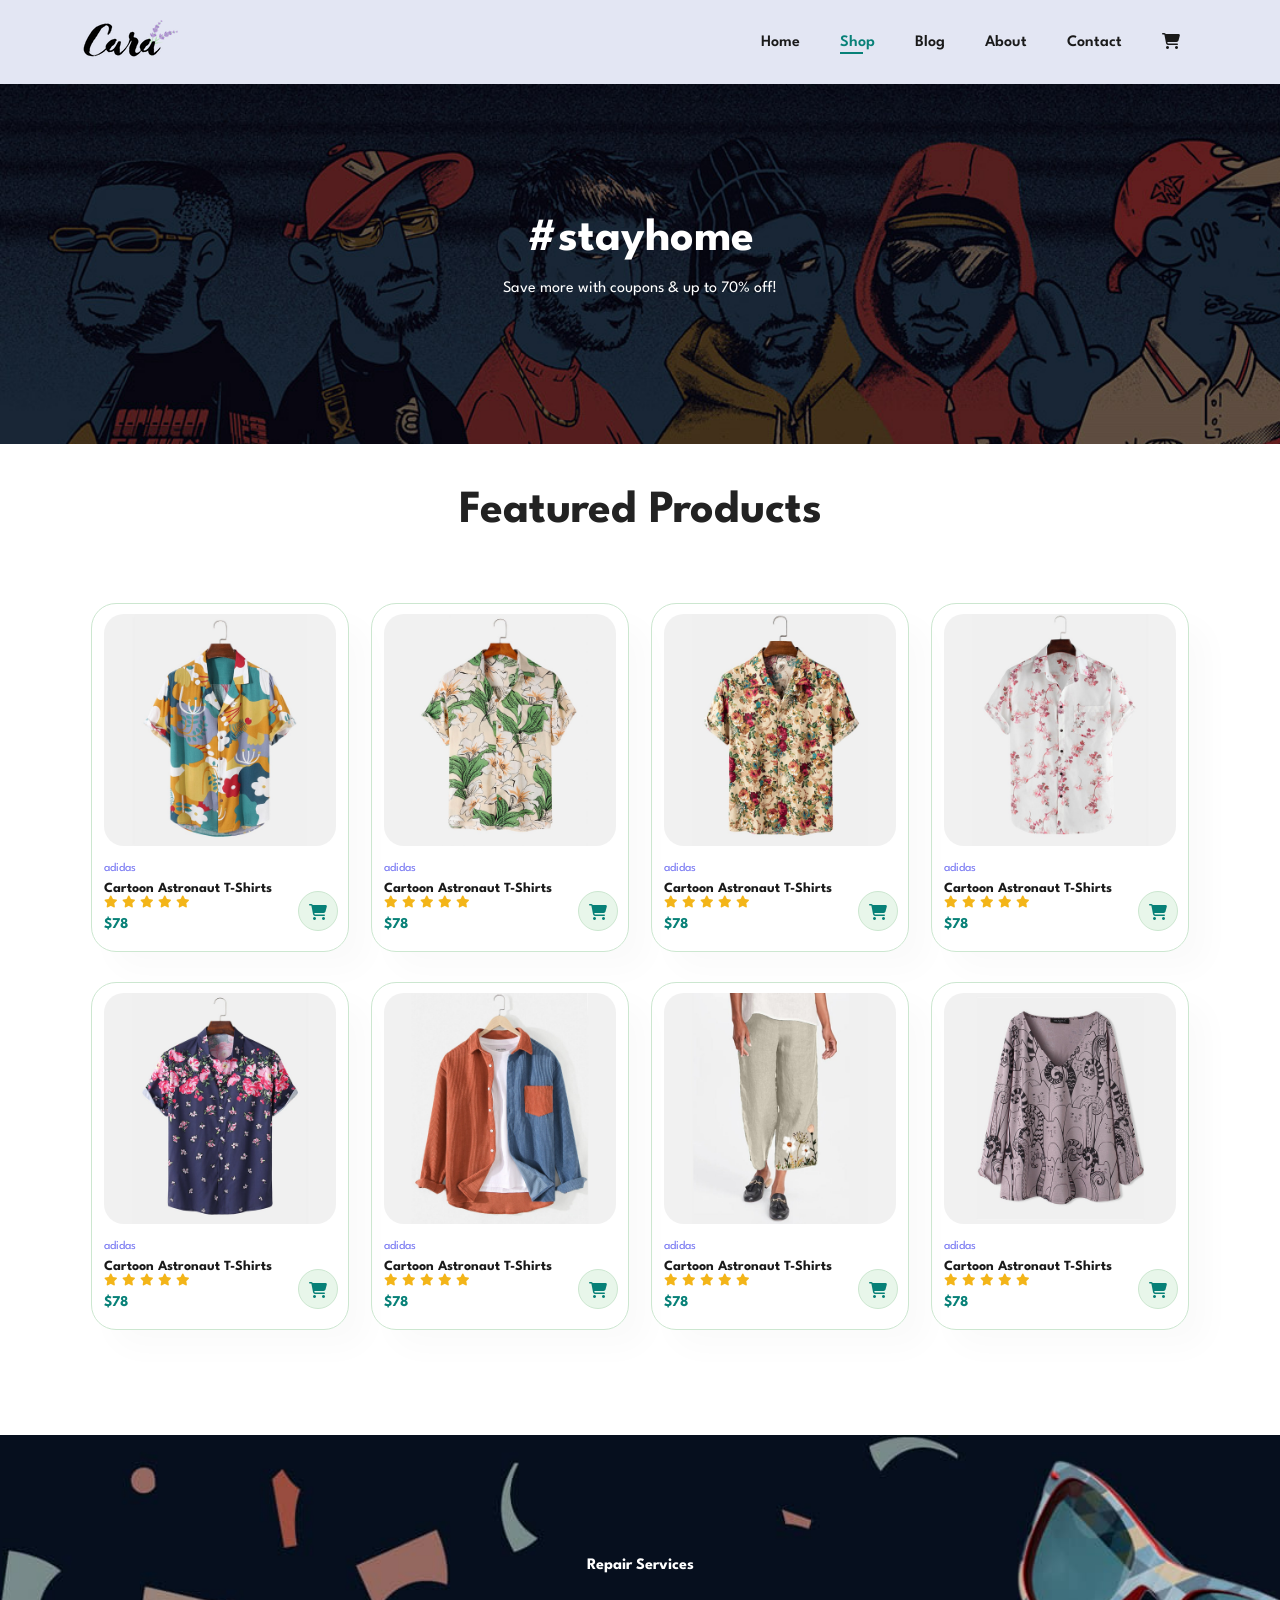
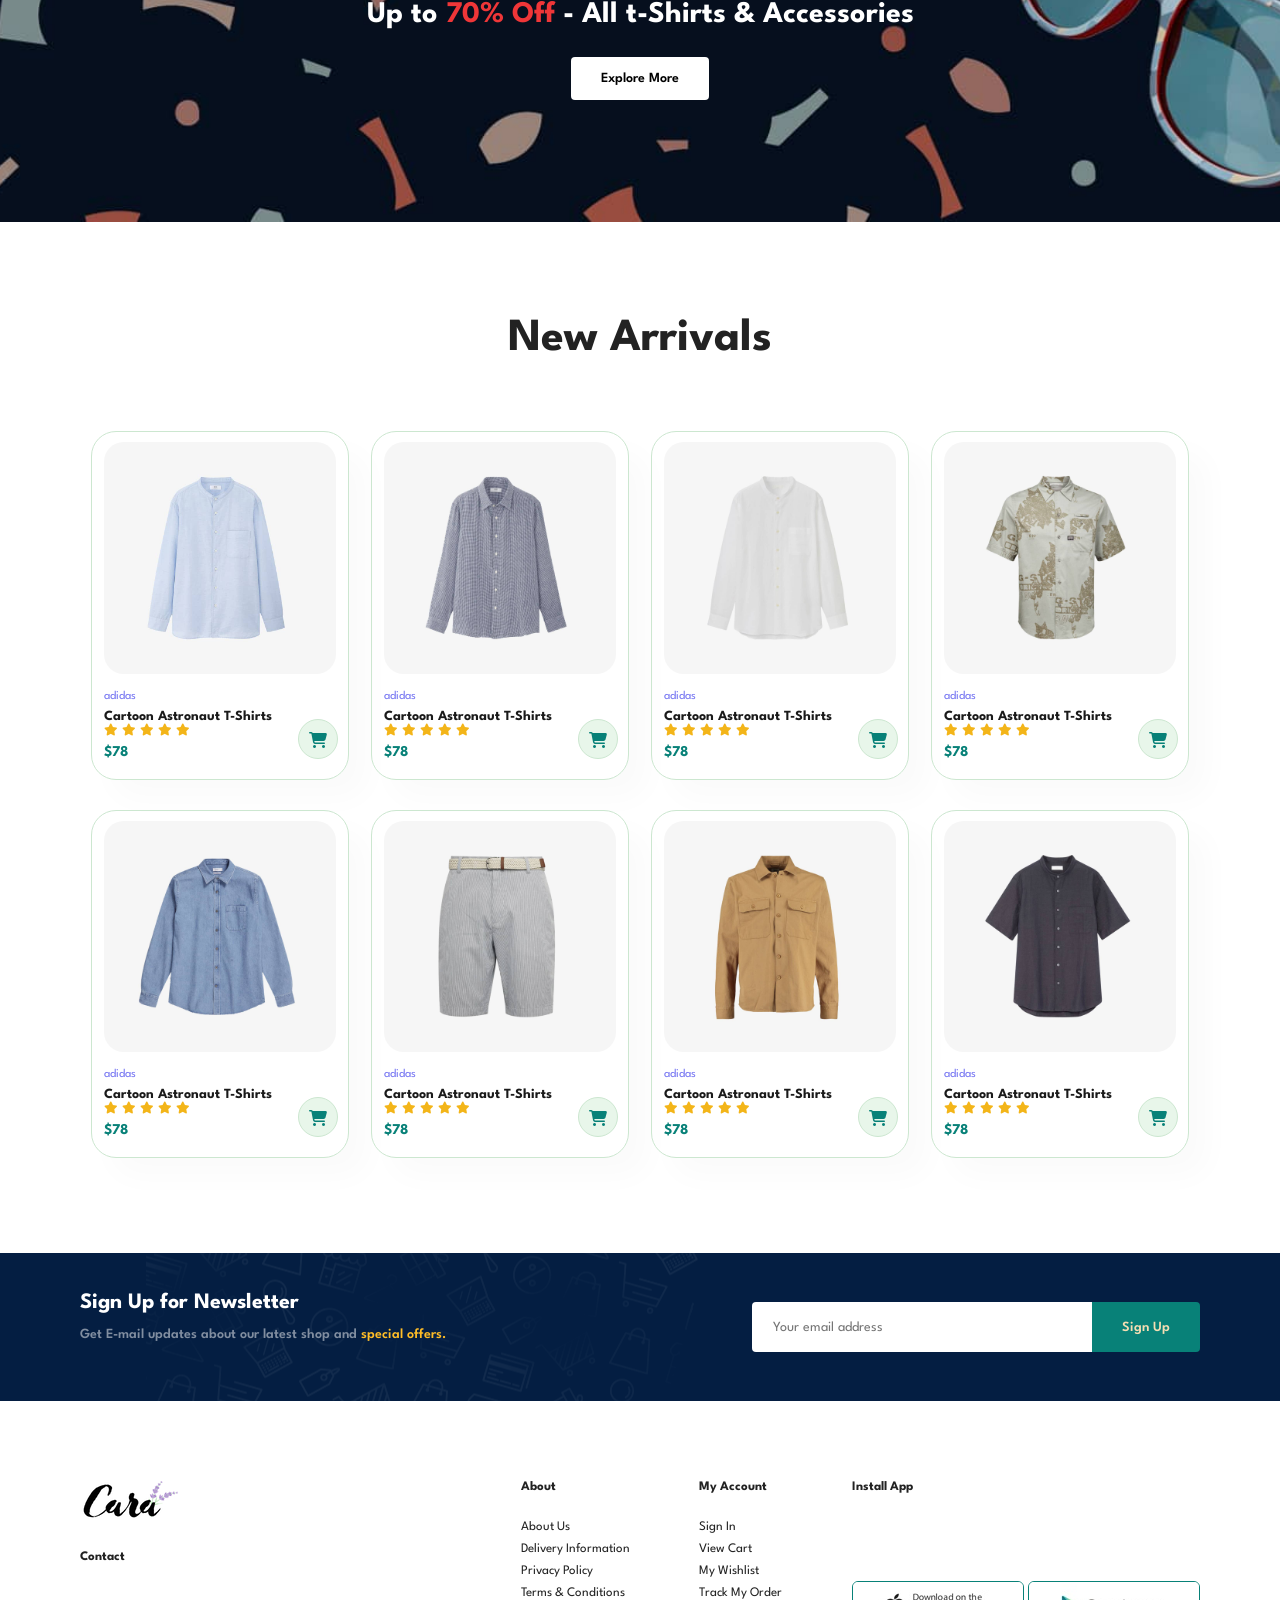
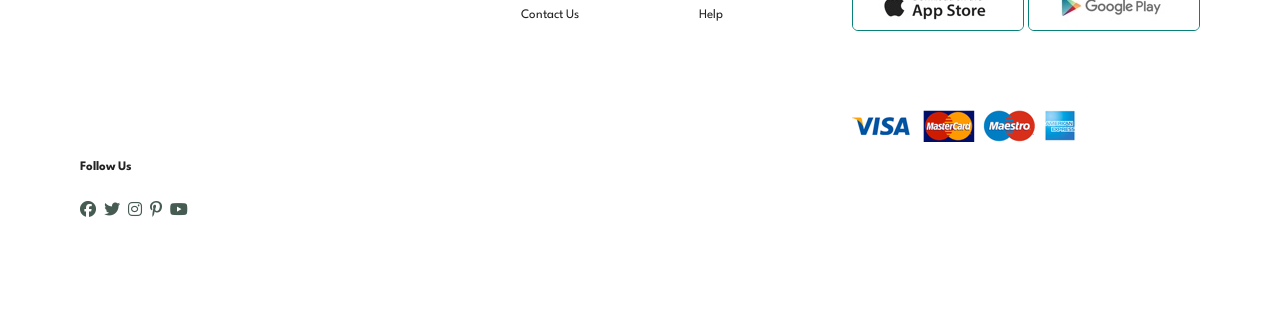
==== shop.html @ 8ce2b9da "Shop pAge hero done" ====
<!DOCTYPE html>
<html lang="en">

<head>
    <meta charset="UTF-8">
    <meta name="viewport" content="width=device-width, initial-scale=1.0">
    <title>Document</title>
    <link rel="stylesheet" href="style.css">
    <link rel="stylesheet" href="https://cdnjs.cloudflare.com/ajax/libs/font-awesome/6.7.2/css/all.min.css">
</head>

<body>
    <section id="header">
        <a href="#"><img src="images/logo.png" class="logo" alt=""></a>

        <div>
            <ul id="navbar">
                <li><a href="index.html">Home</a></li>
                <li><a class="active"  href="Shop.html">Shop</a></li>
                <li><a href="Blog.html">Blog</a></li>
                <li><a href="About.html">About</a></li>
                <li><a href="Contact.html">Contact</a></li>

                <li><a href="cart.html"><i class="fa-solid fa-cart-shopping"></i></a></li>
                <a href="#" id="close"><i class="fa-solid fa-xmark"></i></a>
            </ul>
        </div>
<div id="hamburger">
    <i id="bar" class="fas fa-outdent"></i>
</div>

    </section>

    <section id="page-header">
      
        <h2>#stayhome</h2>
       
        <p>Save more with coupons & up to 70% off!</p>
       

    </section>

   

    <section id="product1" class="section-p1">
        <h2>Featured Products </h2>
        <p>Summer Collection New Modern Design</p>
        <div class="pro-container">
            <div class="pro">
                <img src="images/Product/f1.jpg" alt="">
                <div class="des">
                    <span>adidas</span>
                    <h5>Cartoon Astronaut T-Shirts</h5>
                    <div class="star">
                        <i class="fas fa-star"></i>
                        <i class="fas fa-star"></i>
                        <i class="fas fa-star"></i>
                        <i class="fas fa-star"></i>
                        <i class="fas fa-star"></i>


                    </div>
                    <h4>$78</h4>

                </div>


                <a href=""><i class="fa-solid fa-cart-shopping cart"></i></a>

            </div>
            <div class="pro">
                <img src="images/Product/f2.jpg" alt="">
                <div class="des">
                    <span>adidas</span>
                    <h5>Cartoon Astronaut T-Shirts</h5>
                    <div class="star">
                        <i class="fas fa-star"></i>
                        <i class="fas fa-star"></i>
                        <i class="fas fa-star"></i>
                        <i class="fas fa-star"></i>
                        <i class="fas fa-star"></i>


                    </div>
                    <h4>$78</h4>

                </div>


                <a href=""><i class="fa-solid fa-cart-shopping cart"></i></a>

            </div>
            <div class="pro">
                <img src="images/Product/f3.jpg" alt="">
                <div class="des">
                    <span>adidas</span>
                    <h5>Cartoon Astronaut T-Shirts</h5>
                    <div class="star">
                        <i class="fas fa-star"></i>
                        <i class="fas fa-star"></i>
                        <i class="fas fa-star"></i>
                        <i class="fas fa-star"></i>
                        <i class="fas fa-star"></i>


                    </div>
                    <h4>$78</h4>

                </div>


                <a href=""><i class="fa-solid fa-cart-shopping cart"></i></a>

            </div>
            <div class="pro">
                <img src="images/Product/f4.jpg" alt="">
                <div class="des">
                    <span>adidas</span>
                    <h5>Cartoon Astronaut T-Shirts</h5>
                    <div class="star">
                        <i class="fas fa-star"></i>
                        <i class="fas fa-star"></i>
                        <i class="fas fa-star"></i>
                        <i class="fas fa-star"></i>
                        <i class="fas fa-star"></i>


                    </div>
                    <h4>$78</h4>

                </div>


                <a href=""><i class="fa-solid fa-cart-shopping cart"></i></a>

            </div>
            <div class="pro">
                <img src="images/Product/f5.jpg" alt="">
                <div class="des">
                    <span>adidas</span>
                    <h5>Cartoon Astronaut T-Shirts</h5>
                    <div class="star">
                        <i class="fas fa-star"></i>
                        <i class="fas fa-star"></i>
                        <i class="fas fa-star"></i>
                        <i class="fas fa-star"></i>
                        <i class="fas fa-star"></i>


                    </div>
                    <h4>$78</h4>

                </div>


                <a href=""><i class="fa-solid fa-cart-shopping cart"></i></a>

            </div>
            <div class="pro">
                <img src="images/Product/f6.jpg" alt="">
                <div class="des">
                    <span>adidas</span>
                    <h5>Cartoon Astronaut T-Shirts</h5>
                    <div class="star">
                        <i class="fas fa-star"></i>
                        <i class="fas fa-star"></i>
                        <i class="fas fa-star"></i>
                        <i class="fas fa-star"></i>
                        <i class="fas fa-star"></i>


                    </div>
                    <h4>$78</h4>

                </div>


                <a href=""><i class="fa-solid fa-cart-shopping cart"></i></a>

            </div>
            <div class="pro">
                <img src="images/Product/f7.jpg" alt="">
                <div class="des">
                    <span>adidas</span>
                    <h5>Cartoon Astronaut T-Shirts</h5>
                    <div class="star">
                        <i class="fas fa-star"></i>
                        <i class="fas fa-star"></i>
                        <i class="fas fa-star"></i>
                        <i class="fas fa-star"></i>
                        <i class="fas fa-star"></i>


                    </div>
                    <h4>$78</h4>

                </div>


                <a href=""><i class="fa-solid fa-cart-shopping cart"></i></a>

            </div>
            <div class="pro">
                <img src="images/Product/f8.jpg" alt="">
                <div class="des">
                    <span>adidas</span>
                    <h5>Cartoon Astronaut T-Shirts</h5>
                    <div class="star">
                        <i class="fas fa-star"></i>
                        <i class="fas fa-star"></i>
                        <i class="fas fa-star"></i>
                        <i class="fas fa-star"></i>
                        <i class="fas fa-star"></i>


                    </div>
                    <h4>$78</h4>

                </div>


                <a href=""><i class="fa-solid fa-cart-shopping cart"></i></a>

            </div>


        </div>

    </section>


    <section id="services">
        <h4>Repair Services</h4>
        <h1>Up to <span>70% Off</span> - All t-Shirts & Accessories</h1>
        <button class="normal">Explore More</button>
    </section>

    <section id="product1" class="section-p1">
        <h2>New Arrivals</h2>
        <p>Summer Collection New Modern Design</p>
        <div class="pro-container">
            <div class="pro">
                <img src="images/Product/n1.jpg" alt="">
                <div class="des">
                    <span>adidas</span>
                    <h5>Cartoon Astronaut T-Shirts</h5>
                    <div class="star">
                        <i class="fas fa-star"></i>
                        <i class="fas fa-star"></i>
                        <i class="fas fa-star"></i>
                        <i class="fas fa-star"></i>
                        <i class="fas fa-star"></i>


                    </div>
                    <h4>$78</h4>

                </div>


                <a href=""><i class="fa-solid fa-cart-shopping cart"></i></a>

            </div>
            <div class="pro">
                <img src="images/Product/n2.jpg" alt="">
                <div class="des">
                    <span>adidas</span>
                    <h5>Cartoon Astronaut T-Shirts</h5>
                    <div class="star">
                        <i class="fas fa-star"></i>
                        <i class="fas fa-star"></i>
                        <i class="fas fa-star"></i>
                        <i class="fas fa-star"></i>
                        <i class="fas fa-star"></i>


                    </div>
                    <h4>$78</h4>

                </div>


                <a href=""><i class="fa-solid fa-cart-shopping cart"></i></a>

            </div>
            <div class="pro">
                <img src="images/Product/n3.jpg" alt="">
                <div class="des">
                    <span>adidas</span>
                    <h5>Cartoon Astronaut T-Shirts</h5>
                    <div class="star">
                        <i class="fas fa-star"></i>
                        <i class="fas fa-star"></i>
                        <i class="fas fa-star"></i>
                        <i class="fas fa-star"></i>
                        <i class="fas fa-star"></i>


                    </div>
                    <h4>$78</h4>

                </div>


                <a href=""><i class="fa-solid fa-cart-shopping cart"></i></a>

            </div>
            <div class="pro">
                <img src="images/Product/n4.jpg" alt="">
                <div class="des">
                    <span>adidas</span>
                    <h5>Cartoon Astronaut T-Shirts</h5>
                    <div class="star">
                        <i class="fas fa-star"></i>
                        <i class="fas fa-star"></i>
                        <i class="fas fa-star"></i>
                        <i class="fas fa-star"></i>
                        <i class="fas fa-star"></i>


                    </div>
                    <h4>$78</h4>

                </div>


                <a href=""><i class="fa-solid fa-cart-shopping cart"></i></a>

            </div>
            <div class="pro">
                <img src="images/Product/n5.jpg" alt="">
                <div class="des">
                    <span>adidas</span>
                    <h5>Cartoon Astronaut T-Shirts</h5>
                    <div class="star">
                        <i class="fas fa-star"></i>
                        <i class="fas fa-star"></i>
                        <i class="fas fa-star"></i>
                        <i class="fas fa-star"></i>
                        <i class="fas fa-star"></i>


                    </div>
                    <h4>$78</h4>

                </div>


                <a href=""><i class="fa-solid fa-cart-shopping cart"></i></a>

            </div>
            <div class="pro">
                <img src="images/Product/n6.jpg" alt="">
                <div class="des">
                    <span>adidas</span>
                    <h5>Cartoon Astronaut T-Shirts</h5>
                    <div class="star">
                        <i class="fas fa-star"></i>
                        <i class="fas fa-star"></i>
                        <i class="fas fa-star"></i>
                        <i class="fas fa-star"></i>
                        <i class="fas fa-star"></i>


                    </div>
                    <h4>$78</h4>

                </div>


                <a href=""><i class="fa-solid fa-cart-shopping cart"></i></a>

            </div>
            <div class="pro">
                <img src="images/Product/n7.jpg" alt="">
                <div class="des">
                    <span>adidas</span>
                    <h5>Cartoon Astronaut T-Shirts</h5>
                    <div class="star">
                        <i class="fas fa-star"></i>
                        <i class="fas fa-star"></i>
                        <i class="fas fa-star"></i>
                        <i class="fas fa-star"></i>
                        <i class="fas fa-star"></i>


                    </div>
                    <h4>$78</h4>

                </div>


                <a href=""><i class="fa-solid fa-cart-shopping cart"></i></a>

            </div>
            <div class="pro">
                <img src="images/Product/n8.jpg" alt="">
                <div class="des">
                    <span>adidas</span>
                    <h5>Cartoon Astronaut T-Shirts</h5>
                    <div class="star">
                        <i class="fas fa-star"></i>
                        <i class="fas fa-star"></i>
                        <i class="fas fa-star"></i>
                        <i class="fas fa-star"></i>
                        <i class="fas fa-star"></i>


                    </div>
                    <h4>$78</h4>

                </div>


                <a href=""><i class="fa-solid fa-cart-shopping cart"></i></a>

            </div>


        </div>

    </section>

   



    <section id="newsletter" class="section-p1 section-m1">
        <div class="newstext">
            <h4>Sign Up for Newsletter</h4>
            <p>Get E-mail updates about our latest shop and <span>special offers.</span> </p>
        </div>
        <div class="newsform">
            <input type="text" placeholder="Your email address">
            <button class="normal">Sign Up</button>
        </div>
    </section>


    <footer class="section-p1">
        <div class="col">
            <img class="logo" src="images/logo.png" alt="">
            <h4>Contact</h4>
            <p><strong>Address:</strong> 562 Wellington Road, Street 32. San Francisco</p>
            <p><strong>Phone:</strong> +01-222-365 /(+91) 01-2345-6789</p>
            <p><strong>Hours:</strong> 10:00 - 18:00, Mon - Sat</p>
            <div class="follow">
                <h4>Follow Us

                </h4>
                <div class="icon">
                    <i class="fa-brands fa-facebook"></i>
                    <i class="fa-brands fa-twitter"></i>
                    <i class="fa-brands fa-instagram"></i>
                    <i class="fa-brands fa-pinterest-p"></i>
                    <i class="fa-brands fa-youtube"></i>
                </div>
            </div>


        </div>

        <div class="col">
            <h4>About</h4>
            <a href="#">About Us</a>
            <a href="#">Delivery Information</a>
            <a href="#">Privacy Policy</a>
            <a href="#">Terms & Conditions</a>
            <a href="#">Contact Us </a>

        </div>
        <div class="col">
            <h4>My Account </h4>
            <a href="#">Sign In</a>
            <a href="#">View Cart</a>
            <a href="#">My Wishlist</a>
            <a href="#">Track My Order</a>
            <a href="#">Help</a>

        </div>
        <div class="col install" >
            <h4>Install App</h4>
            <p>From App Store or Google Play</p>
            <div class="row">
                <img src="images/Pay/app.jpg" alt="">
                <img src="images/Pay/play.jpg" alt="">
            </div>
            <p>Secured Payment Gateway</p>
            <img src="images/Pay/pay.png" alt="">

        </div>

        <div class="copywright">
            <p>2021, Tech etc - HTML CSS Ecommerce Template</p>
        </div>

    </footer>





    <script src="script.js"></script>

</body>

</html>
---- style.css ----
@import url("https://fonts.googleapis.com/css2?family=Spartan:wght@100;200;300;400;500;600;700;800;900&display=swap");
* {
  margin: 0;
  padding: 0;
  box-sizing: border-box;
  font-family: "Spartan", sans-serif;
}

html {
  scroll-behavior: smooth;
}

/* Global Styles */

h1 {
  font-size: 50px;
  line-height: 64px;
  color: #222;
}

h2 {
  font-size: 46px;
  line-height: 54px;
  color: #222;
}

h4 {
  font-size: 20px;
  color: #222;
}

h6 {
  font-weight: 700;
  font-size: 12px;
}

p {
  font-size: 16px;
  color: #465b52;
  margin: 15px 0 20px 0;
}

button.normal{
  font-size: 14px;
  font-weight: 600;
  padding: 15px   30px;
  color: #000;
  background-color: #fff;
  border-radius: 4px;
  cursor: pointer;
  border: none;
  outline: none;
  transition: 0.2s;

}
button.white{
  font-size: 13px;
  font-weight: 600;
  padding: 15px   30px;
  color: #fff;
  background-color: transparent;
  
  cursor: pointer;
  border: 1px solid white;
  outline: none;
  transition: 0.2s;

}

.section-p1 {
  padding: 40px 80px;
}

.section-m1 {
  margin: 40px 0;
}

body {
  width: 100%;
}

#header{
  display: flex;
  align-items: center;
  justify-content: space-between;
  padding: 20px 80px;
  background: #e3e6f3;
  box-shadow: 0 5px 15px rgba(0,0,0,0.06);
  z-index: 999;
  position: sticky;
  top: 0;
  left: 0;
}

#navbar{
  display: flex;
  align-items: center;
  justify-content: center;
}

#navbar li{
  list-style: none;
  padding: 0px 20px;
  position: relative;
  
}

#navbar li a {
  text-decoration: none;
  font-size: 16px;
  font-weight: 600;
  color: #1a1a1a;
  transition: 0.3s ease;

}

#navbar li a:hover, #navbar li a.active{
  color: #088178;
}

#navbar li a.active::after,#navbar li a:hover::after
{
  content: "";
  width: 30%;
  height: 2px;
  background-color: #088178;
  position: absolute;
  bottom: -4px;
  left: 20px;

  
}

#hero{
  background-image: url("images/hero4.png");
  height: 90vh;
  background-size: cover;
  background-repeat: no-repeat;
  background-position: top 25% right 0;
  width: 100%;
    /* height: 100vh;
  background-size: cover;
  background-repeat: no-repeat;
  background-position: center; */

  padding: 0 80px;
  display: flex;
  flex-direction: column;
  align-items: flex-start;
  justify-content: center;
  
  

}

#hero h4{
  padding-bottom: 15px;
}
#hero h1{
  color: #088178;
}

#hero button{
  background-image: url("images/button.png");
  background-color: transparent;
  color: #088178;
  border: 0;
  padding: 14px 80px 14px 80px ;
  background-repeat: no-repeat;
  cursor: pointer;
  font-size: 15px;
  font-weight: 700;
}

#feature .fe-box{
  width: 180px;
  text-align: center;
  padding: 25px 15px;
  box-shadow: 20px 20px 34px rgba(0,0,0,0.03);
  border: 1px solid #cce7d0;
  border-radius: 4px;
  margin: 15px 0px;
 

}

#feature .fe-box:hover{
  box-shadow: 10px 10px 54px rgba(70,62,221,0.1);
}

#feature .fe-box h6{
  padding: 12px 8px 10px 8px;
  line-height: 1px;
  border-radius: 4px;
  color: #088178;

  background-color:#fddde4;
  display: inline-block;
}
#feature .fe-box img{
  margin-bottom:10px ;
  width: 100%;
}
#feature{
   display: flex;
   justify-content: space-between;
   align-items: center;
   flex-wrap: wrap;
}

#feature .fe-box:nth-child(2) h6{
background-color: #cdebbc;
}
#feature .fe-box:nth-child(3) h6{
background-color: #d1e8f2;
}
#feature .fe-box:nth-child(4) h6{
background-color: #cdd4f8;
}
#feature .fe-box:nth-child(5) h6{
background-color: #f6dbf6;
}
#feature .fe-box:nth-child(6) h6{
background-color: #fff2e5;
}

#product1{
  text-align: center;
}

#product1 .pro{
  
  
width: 23%;
min-width: 250px;
padding: 10px 12px;
border: 1px solid #cce7d0;
border-radius: 25px;
cursor: pointer;
box-shadow: 20px 20px 30px rgba(0,0,0,0.02);
margin: 15px 0px;
transition: 0.2s ease;
 position: relative;
}
#product1 .pro:hover{
  box-shadow: 20px 20px 30px rgba(0,0,0,0.06);
}

#product1 .pro img{
  width: 100%;
  border-radius: 20px;
}

#product1 .pro .des{
  text-align:start;
  padding: 10px 0px;
  


}
#product1 .pro .des span{
  color: #7575f2;
  font-size: 12px;


}
#product1 .pro .des h5{
  padding-top: 7px;
  color: #1a1a1a;
  font-size: 14px;
}
#product1 .pro .des i{
  font-size: 12px;
  color: rgb(243,181,25);

}
#product1 .pro .des h4{
  padding-top: 7px;
  font-size: 15px;
  font-weight: 700;
  color: #088178;
}

#product1 .pro .cart{
  width: 40px;
  height: 40px;
  line-height: 40px;
  font-weight: 800;
  color: #088178;
  border-radius: 50px;
  background-color: #e8f6ea;
  border:1px solid #cce7d0;
  position: absolute;
  bottom: 20px;
right: 10px;

}
.pro-container{
  display: flex;
  flex-wrap: wrap;
  align-items: center;
  justify-content: space-around;
}

#services{
  text-align: center;
  margin: 50px 0px;
  padding: 20px;
  background-image: url(images/Services.jpg);
  height: 43vh;
  width: 100%;
  background-size: cover;
  background-repeat: no-repeat;
  background-position: center;
  display: flex;
  align-items: center;
  flex-direction: column;
  justify-content: center;
 
}

#services h4{
  font-size: 16px;
  color: #fff;
}
#services h1{
  color: #fff;
  font-size: 30px;
  padding: 10px 0px;
}
#services h1 span{
  color: #ef3638;
}

#services button:hover{
  background-color: #088178;
  color: #fff;
}

#sm-banner .banner-box{
  
  
  
  background-image: url(images/banner/banner1.jpg);
  height: 50vh;
  min-width: 660px;
  background-size: cover;
padding: 30px;
  background-position: center;
  display: flex;
  align-items: flex-start;
  flex-direction: column;
  justify-content: center;
  

}

#sm-banner {
  display: flex;
  justify-content: space-between;
  flex-wrap: wrap;
}
#sm-banner .banner-box h4{
  color: #fff;
  font-size: 20px;
  font-weight: 300;
}

#sm-banner .banner-box h2{
  color: #fff;
  font-size: 28px;
  font-weight: 800;
}
#sm-banner .banner-box span{
  color: #fff;
  font-size: 14px;
  font-weight: 500;
  padding-bottom: 15px;
}

#sm-banner .banner-box:hover button{
   background-color: #088178;
  color: white;
  border: 1px solid #088178;
}

#sm-banner .banner-box2{
  background-image: url(images/banner/banner2.jpg);
}

#banner3 .banner-box{
  background-image: url(images/banner/banner3.jpg);
  height: 30vh;
  min-width: 30%;
  background-size: cover;
padding: 20px;
  background-position: center;
  display: flex;
  align-items: flex-start;
  flex-direction: column;
  justify-content: center;
  margin-bottom: 20px;

}

#banner3 h2{
  color: #fff;
  font-size: 22px;
  font-weight: 900;
}
#banner3 h3{
  font-weight: 800;
  font-size: 15px;
  color:#ec544e ;
}

#banner3{
  display: flex;
  justify-content: space-between;
  flex-wrap: wrap;
  padding: 0 80px;
}

#banner3 .banner-box2{
  background-image: url(images/banner/banner4.jpg);
}

#banner3 .banner-box3{
  background-image: url(images/banner/banner5.jpg);
}

#newsletter{
  display: flex;
  justify-content: space-between;
  align-items: center;
  flex-wrap: wrap;
  background-image: url(images/banner/banner6.png);
  background-repeat: no-repeat;
  background-position: 20% 30%;
  background-color: #041e42;


}

#newsletter h4{
  font-weight: 700;
  font-size: 22px;
  color: white;
}

#newsletter p{
  font-size: 14px;
  font-weight: 600;
  color: #818ea0;
}
#newsletter p span{
color:#ffbd27 ;
}

#newsletter input{
  height: 3.125rem;
  padding: 0 1.25rem;
  width: 100%;
  border:1px solid transparent;
  font-size: 14px;
  outline: none;
  border-radius: 4px;
  border-top-right-radius: 0%;
  border-bottom-right-radius: 0;

}
#newsletter button{
  background-color: #088178;
  color: wheat;
  white-space: nowrap;
   border-top-left-radius: 0%;
  border-bottom-left-radius: 0;
}
#newsletter .newsform{
display: flex;
width: 40%;
}

footer{
  display: flex;
  flex-wrap: wrap;
  justify-content: space-between;
}
footer .col{
  display: flex;
  flex-direction: column;
  align-items: flex-start;
  margin-bottom: 20px;

}
footer .logo{
  margin-bottom: 30px;
}

footer h4{
  font-size: 14px;
  padding-bottom: 20px;
  
}
footer h4{
  font-size: 13px;
  margin: 0 0 8px 0;
  

}
footer a{
  font-size: 13px;
  text-decoration: none;
  color: #222;
  margin-bottom: 10px;
}
footer .follow{
  margin-top: 20px;
  
}
footer .follow i{
  color: #465b52;
  padding-right: 4px;
  cursor: pointer;

}
footer .install .row img{
  border: 1px solid #088178;
  border-radius: 6px;

}
footer .install img{
  margin: 10px 0 15px 0 ;
}
footer .follow i:hover,
footer a:hover{
  color: #088178;
}

footer .copywright{
  width: 100%;
  text-align: center;
}


#hamburger{
  display: none;
  align-items: center;
}
#close{
  display: none;
}

@media (max-width:799px) {
  .section-p1{
    padding: 40px;
  }
  #navbar{
    display: flex;
    flex-direction: column;
    align-items: flex-start;
    justify-content: flex-start;
    position: fixed;
    top: 0;
    right: -300px;
    height: 100vh;
    width: 300px;
    background-color:#e3e6f3;
    box-shadow: 0 40px 60px rgba(0,0,0,0.1);
    padding: 80px 0 0 10px;
    transition: 0.3s;
  }
  #navbar.active{
    right: 0px;
  }
  #navbar li{
    margin-bottom: 25px;
  }
  #hamburger{
    display: flex;
    align-items:center ;
  }
  #hamburger i{
    columns: #1a1a1a;
    font-size: 20px;
  }
  #close{
    display: flex;
    text-decoration: none;
    position: absolute;
    top: 30px;
    left: 30px;
    font-size: 22px;
    color: #222;
  }

  #hero{
    height: 70vh;
    padding: 0 80px;
    background-position:top 30% right 30%;
  }
  #feature{
    justify-content: center;
  }

  #feature .fe-box{
    margin: 15px;
  }

  #product1 .pro-container{
    justify-content: center;
  }
  #product1 .pro-container .pro{
    margin: 15px;
  }
  #sm-banner .banner-box{
    min-width: 100%;
    height: 30vh;
  }

  #banner3{
    padding: 0 40px;
  }
  #banner3 .banner-box{
    width: 28%;
  }

#newsletter .newsform{
  width: 70%;
}


}

@media (max-width:477px) {
  .section-p1{
    padding: 20px;
  }
  #header{
    padding: 10px 30px;

  }
  #hero {
    padding: 0 20px;
    background-position:55%;}
    h2{
      font-size: 32px;
    }
    h1{
      font-size: 38px;
    }
    #feature{
      justify-content: space-between;
    }
    #feature .fe-box{
      width: 155px;
      margin: 0 0 15px 0;

    }
    #product1 .pro{
      width: 100%;
    }
    
    #banner{
      height: 40vh;
    }
     #sm-banner .banner-box{
height: 40vh;
    }
     #sm-banner .banner-box2{
      margin-top: 20px;
     }

     #banner3{
      padding: 0 20px;
     }
     #banner3 .banner-box{
      width: 100%;
     }
     #newsletter .newsform{
      width: 100%;
     }
     #newsletter{
      padding: 40px 20px;
     }
     




  
}



/*  **************Shop************** */


#page-header{
  background-image: url(images/banner/b1.jpg);
  height: 40vh;
  width: 100%;
  background-size: cover;
  display: flex;
  justify-content: center;
  text-align: center;
  flex-direction: column;
  padding: 14px;

}
#page-header h2,p{
  color: #fff;
}
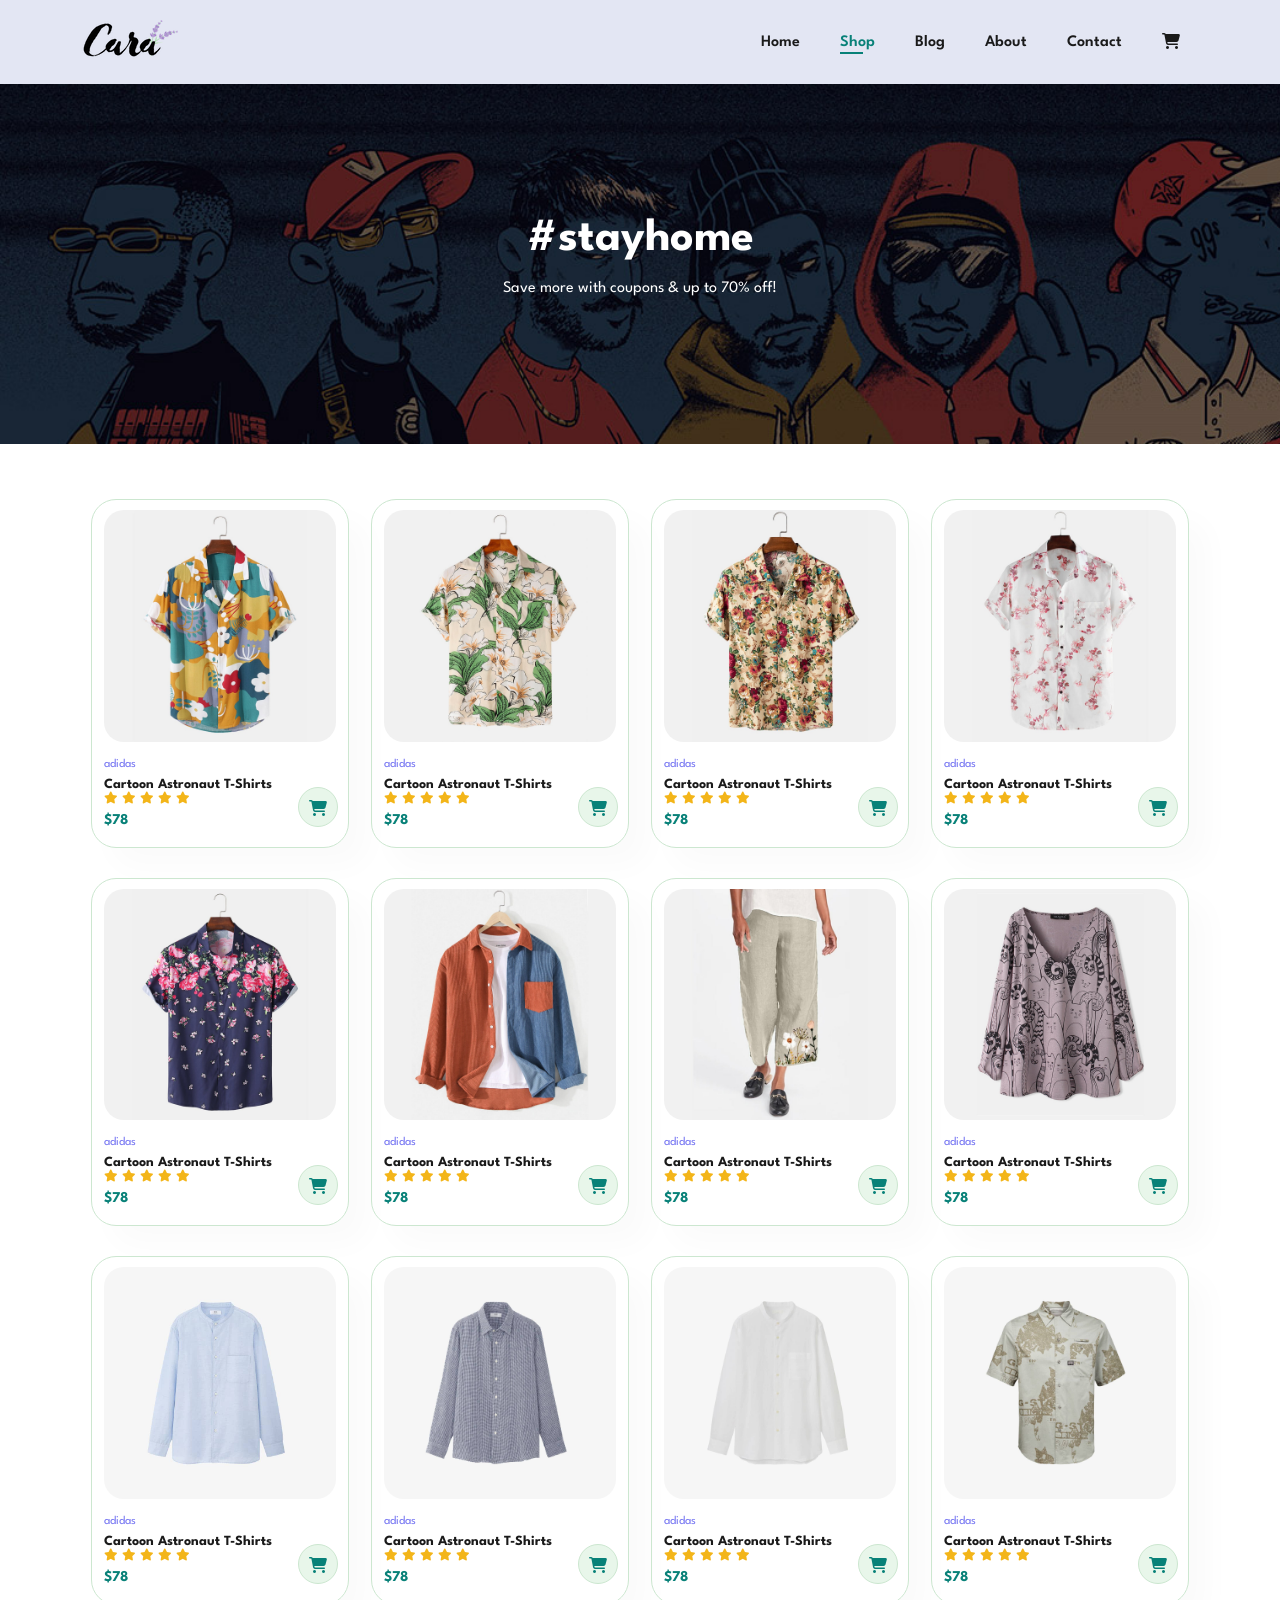
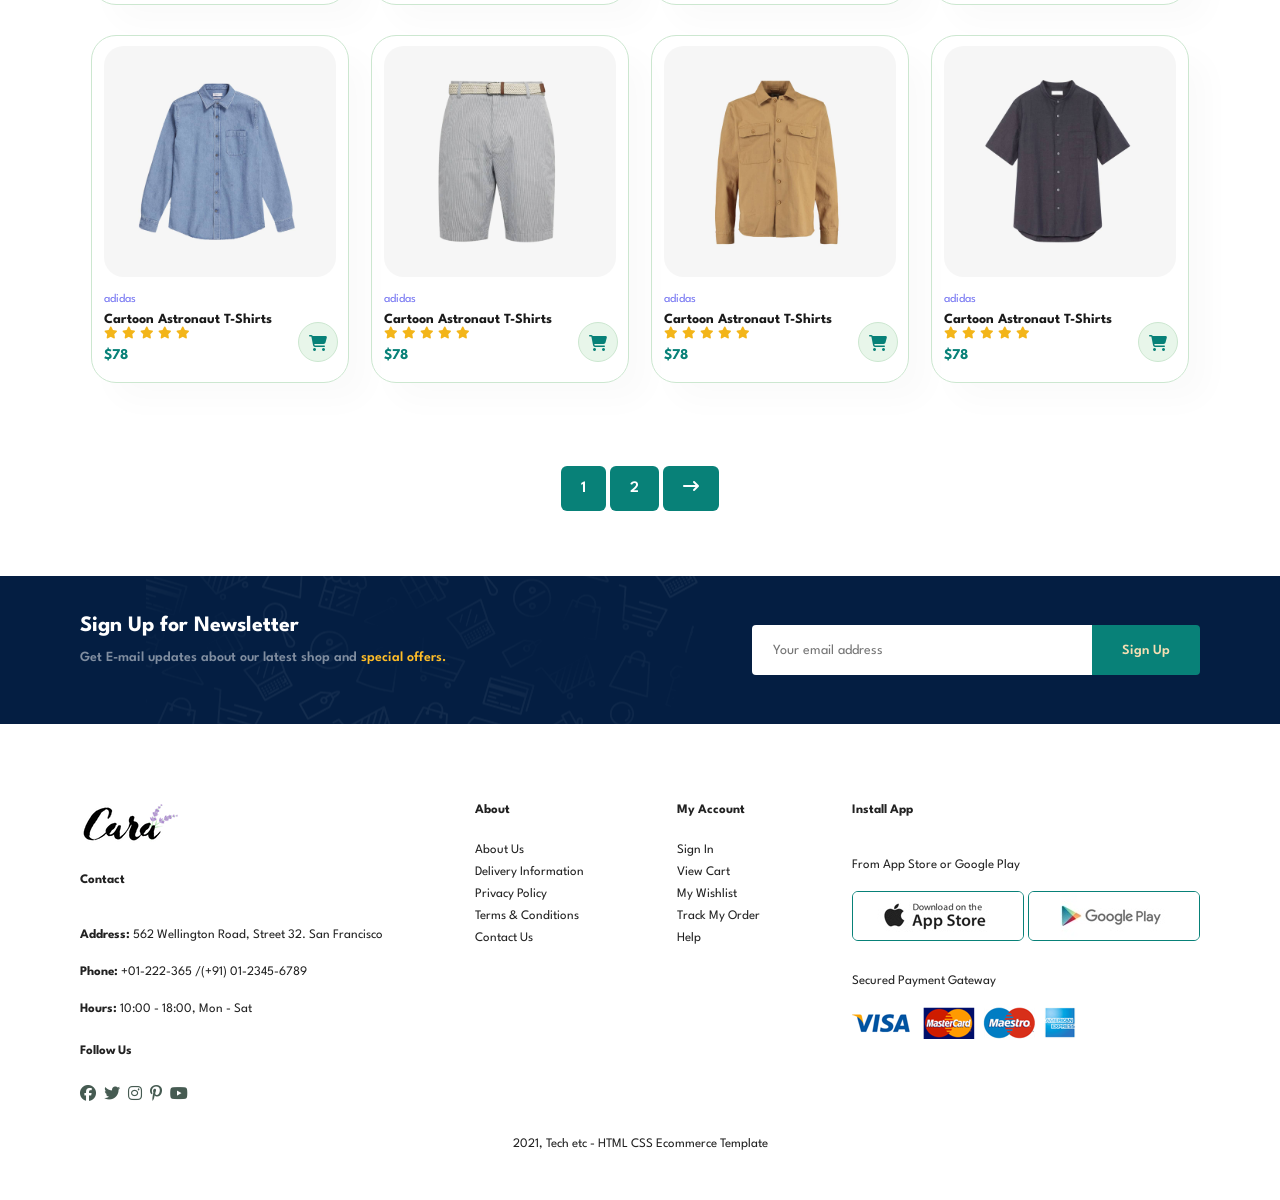
==== commit 2fe79c57: "Shop Page Done" ====
--- a/shop.html
+++ b/shop.html
@@ -43,8 +43,7 @@
    
 
     <section id="product1" class="section-p1">
-        <h2>Featured Products </h2>
-        <p>Summer Collection New Modern Design</p>
+        
         <div class="pro-container">
             <div class="pro">
                 <img src="images/Product/f1.jpg" alt="">
@@ -224,204 +223,195 @@
             </div>
 
 
+        
+            <div class="pro">
+                <img src="images/Product/n1.jpg" alt="">
+                <div class="des">
+                    <span>adidas</span>
+                    <h5>Cartoon Astronaut T-Shirts</h5>
+                    <div class="star">
+                        <i class="fas fa-star"></i>
+                        <i class="fas fa-star"></i>
+                        <i class="fas fa-star"></i>
+                        <i class="fas fa-star"></i>
+                        <i class="fas fa-star"></i>
+
+
+                    </div>
+                    <h4>$78</h4>
+
+                </div>
+
+
+                <a href=""><i class="fa-solid fa-cart-shopping cart"></i></a>
+
+            </div>
+            <div class="pro">
+                <img src="images/Product/n2.jpg" alt="">
+                <div class="des">
+                    <span>adidas</span>
+                    <h5>Cartoon Astronaut T-Shirts</h5>
+                    <div class="star">
+                        <i class="fas fa-star"></i>
+                        <i class="fas fa-star"></i>
+                        <i class="fas fa-star"></i>
+                        <i class="fas fa-star"></i>
+                        <i class="fas fa-star"></i>
+
+
+                    </div>
+                    <h4>$78</h4>
+
+                </div>
+
+
+                <a href=""><i class="fa-solid fa-cart-shopping cart"></i></a>
+
+            </div>
+            <div class="pro">
+                <img src="images/Product/n3.jpg" alt="">
+                <div class="des">
+                    <span>adidas</span>
+                    <h5>Cartoon Astronaut T-Shirts</h5>
+                    <div class="star">
+                        <i class="fas fa-star"></i>
+                        <i class="fas fa-star"></i>
+                        <i class="fas fa-star"></i>
+                        <i class="fas fa-star"></i>
+                        <i class="fas fa-star"></i>
+
+
+                    </div>
+                    <h4>$78</h4>
+
+                </div>
+
+
+                <a href=""><i class="fa-solid fa-cart-shopping cart"></i></a>
+
+            </div>
+            <div class="pro">
+                <img src="images/Product/n4.jpg" alt="">
+                <div class="des">
+                    <span>adidas</span>
+                    <h5>Cartoon Astronaut T-Shirts</h5>
+                    <div class="star">
+                        <i class="fas fa-star"></i>
+                        <i class="fas fa-star"></i>
+                        <i class="fas fa-star"></i>
+                        <i class="fas fa-star"></i>
+                        <i class="fas fa-star"></i>
+
+
+                    </div>
+                    <h4>$78</h4>
+
+                </div>
+
+
+                <a href=""><i class="fa-solid fa-cart-shopping cart"></i></a>
+
+            </div>
+            <div class="pro">
+                <img src="images/Product/n5.jpg" alt="">
+                <div class="des">
+                    <span>adidas</span>
+                    <h5>Cartoon Astronaut T-Shirts</h5>
+                    <div class="star">
+                        <i class="fas fa-star"></i>
+                        <i class="fas fa-star"></i>
+                        <i class="fas fa-star"></i>
+                        <i class="fas fa-star"></i>
+                        <i class="fas fa-star"></i>
+
+
+                    </div>
+                    <h4>$78</h4>
+
+                </div>
+
+
+                <a href=""><i class="fa-solid fa-cart-shopping cart"></i></a>
+
+            </div>
+            <div class="pro">
+                <img src="images/Product/n6.jpg" alt="">
+                <div class="des">
+                    <span>adidas</span>
+                    <h5>Cartoon Astronaut T-Shirts</h5>
+                    <div class="star">
+                        <i class="fas fa-star"></i>
+                        <i class="fas fa-star"></i>
+                        <i class="fas fa-star"></i>
+                        <i class="fas fa-star"></i>
+                        <i class="fas fa-star"></i>
+
+
+                    </div>
+                    <h4>$78</h4>
+
+                </div>
+
+
+                <a href=""><i class="fa-solid fa-cart-shopping cart"></i></a>
+
+            </div>
+            <div class="pro">
+                <img src="images/Product/n7.jpg" alt="">
+                <div class="des">
+                    <span>adidas</span>
+                    <h5>Cartoon Astronaut T-Shirts</h5>
+                    <div class="star">
+                        <i class="fas fa-star"></i>
+                        <i class="fas fa-star"></i>
+                        <i class="fas fa-star"></i>
+                        <i class="fas fa-star"></i>
+                        <i class="fas fa-star"></i>
+
+
+                    </div>
+                    <h4>$78</h4>
+
+                </div>
+
+
+                <a href=""><i class="fa-solid fa-cart-shopping cart"></i></a>
+
+            </div>
+            <div class="pro">
+                <img src="images/Product/n8.jpg" alt="">
+                <div class="des">
+                    <span>adidas</span>
+                    <h5>Cartoon Astronaut T-Shirts</h5>
+                    <div class="star">
+                        <i class="fas fa-star"></i>
+                        <i class="fas fa-star"></i>
+                        <i class="fas fa-star"></i>
+                        <i class="fas fa-star"></i>
+                        <i class="fas fa-star"></i>
+
+
+                    </div>
+                    <h4>$78</h4>
+
+                </div>
+
+
+                <a href=""><i class="fa-solid fa-cart-shopping cart"></i></a>
+
+            </div>
+
+
         </div>
 
     </section>
 
-
-    <section id="services">
-        <h4>Repair Services</h4>
-        <h1>Up to <span>70% Off</span> - All t-Shirts & Accessories</h1>
-        <button class="normal">Explore More</button>
+    <section id="pagination" class="section-p1">
+        <a href="#">1</a>
+        <a href="#">2</a>
+        <a href="#"><i class="fa-solid fa-arrow-right-long"></i></a>
     </section>
-
-    <section id="product1" class="section-p1">
-        <h2>New Arrivals</h2>
-        <p>Summer Collection New Modern Design</p>
-        <div class="pro-container">
-            <div class="pro">
-                <img src="images/Product/n1.jpg" alt="">
-                <div class="des">
-                    <span>adidas</span>
-                    <h5>Cartoon Astronaut T-Shirts</h5>
-                    <div class="star">
-                        <i class="fas fa-star"></i>
-                        <i class="fas fa-star"></i>
-                        <i class="fas fa-star"></i>
-                        <i class="fas fa-star"></i>
-                        <i class="fas fa-star"></i>
-
-
-                    </div>
-                    <h4>$78</h4>
-
-                </div>
-
-
-                <a href=""><i class="fa-solid fa-cart-shopping cart"></i></a>
-
-            </div>
-            <div class="pro">
-                <img src="images/Product/n2.jpg" alt="">
-                <div class="des">
-                    <span>adidas</span>
-                    <h5>Cartoon Astronaut T-Shirts</h5>
-                    <div class="star">
-                        <i class="fas fa-star"></i>
-                        <i class="fas fa-star"></i>
-                        <i class="fas fa-star"></i>
-                        <i class="fas fa-star"></i>
-                        <i class="fas fa-star"></i>
-
-
-                    </div>
-                    <h4>$78</h4>
-
-                </div>
-
-
-                <a href=""><i class="fa-solid fa-cart-shopping cart"></i></a>
-
-            </div>
-            <div class="pro">
-                <img src="images/Product/n3.jpg" alt="">
-                <div class="des">
-                    <span>adidas</span>
-                    <h5>Cartoon Astronaut T-Shirts</h5>
-                    <div class="star">
-                        <i class="fas fa-star"></i>
-                        <i class="fas fa-star"></i>
-                        <i class="fas fa-star"></i>
-                        <i class="fas fa-star"></i>
-                        <i class="fas fa-star"></i>
-
-
-                    </div>
-                    <h4>$78</h4>
-
-                </div>
-
-
-                <a href=""><i class="fa-solid fa-cart-shopping cart"></i></a>
-
-            </div>
-            <div class="pro">
-                <img src="images/Product/n4.jpg" alt="">
-                <div class="des">
-                    <span>adidas</span>
-                    <h5>Cartoon Astronaut T-Shirts</h5>
-                    <div class="star">
-                        <i class="fas fa-star"></i>
-                        <i class="fas fa-star"></i>
-                        <i class="fas fa-star"></i>
-                        <i class="fas fa-star"></i>
-                        <i class="fas fa-star"></i>
-
-
-                    </div>
-                    <h4>$78</h4>
-
-                </div>
-
-
-                <a href=""><i class="fa-solid fa-cart-shopping cart"></i></a>
-
-            </div>
-            <div class="pro">
-                <img src="images/Product/n5.jpg" alt="">
-                <div class="des">
-                    <span>adidas</span>
-                    <h5>Cartoon Astronaut T-Shirts</h5>
-                    <div class="star">
-                        <i class="fas fa-star"></i>
-                        <i class="fas fa-star"></i>
-                        <i class="fas fa-star"></i>
-                        <i class="fas fa-star"></i>
-                        <i class="fas fa-star"></i>
-
-
-                    </div>
-                    <h4>$78</h4>
-
-                </div>
-
-
-                <a href=""><i class="fa-solid fa-cart-shopping cart"></i></a>
-
-            </div>
-            <div class="pro">
-                <img src="images/Product/n6.jpg" alt="">
-                <div class="des">
-                    <span>adidas</span>
-                    <h5>Cartoon Astronaut T-Shirts</h5>
-                    <div class="star">
-                        <i class="fas fa-star"></i>
-                        <i class="fas fa-star"></i>
-                        <i class="fas fa-star"></i>
-                        <i class="fas fa-star"></i>
-                        <i class="fas fa-star"></i>
-
-
-                    </div>
-                    <h4>$78</h4>
-
-                </div>
-
-
-                <a href=""><i class="fa-solid fa-cart-shopping cart"></i></a>
-
-            </div>
-            <div class="pro">
-                <img src="images/Product/n7.jpg" alt="">
-                <div class="des">
-                    <span>adidas</span>
-                    <h5>Cartoon Astronaut T-Shirts</h5>
-                    <div class="star">
-                        <i class="fas fa-star"></i>
-                        <i class="fas fa-star"></i>
-                        <i class="fas fa-star"></i>
-                        <i class="fas fa-star"></i>
-                        <i class="fas fa-star"></i>
-
-
-                    </div>
-                    <h4>$78</h4>
-
-                </div>
-
-
-                <a href=""><i class="fa-solid fa-cart-shopping cart"></i></a>
-
-            </div>
-            <div class="pro">
-                <img src="images/Product/n8.jpg" alt="">
-                <div class="des">
-                    <span>adidas</span>
-                    <h5>Cartoon Astronaut T-Shirts</h5>
-                    <div class="star">
-                        <i class="fas fa-star"></i>
-                        <i class="fas fa-star"></i>
-                        <i class="fas fa-star"></i>
-                        <i class="fas fa-star"></i>
-                        <i class="fas fa-star"></i>
-
-
-                    </div>
-                    <h4>$78</h4>
-
-                </div>
-
-
-                <a href=""><i class="fa-solid fa-cart-shopping cart"></i></a>
-
-            </div>
-
-
-        </div>
-
-    </section>
-
-   
+    
 
 
 
--- a/style.css
+++ b/style.css
@@ -509,6 +509,12 @@
 
 }
 footer a{
+  font-size: 13px;
+  text-decoration: none;
+  color: #222;
+  margin-bottom: 10px;
+}
+footer p{
   font-size: 13px;
   text-decoration: none;
   color: #222;
@@ -711,3 +717,21 @@
 #page-header h2,p{
   color: #fff;
 }
+
+
+#pagination{
+  text-align: center;
+}
+#pagination a{
+  text-decoration: none;
+  background-color: #088178;
+  padding: 15px 20px;
+  color: white;
+  border-radius: 6px;
+  font-weight: 600;
+}
+
+#pagination a i{
+  font-size: 16px;
+  font-weight: 800;
+}
